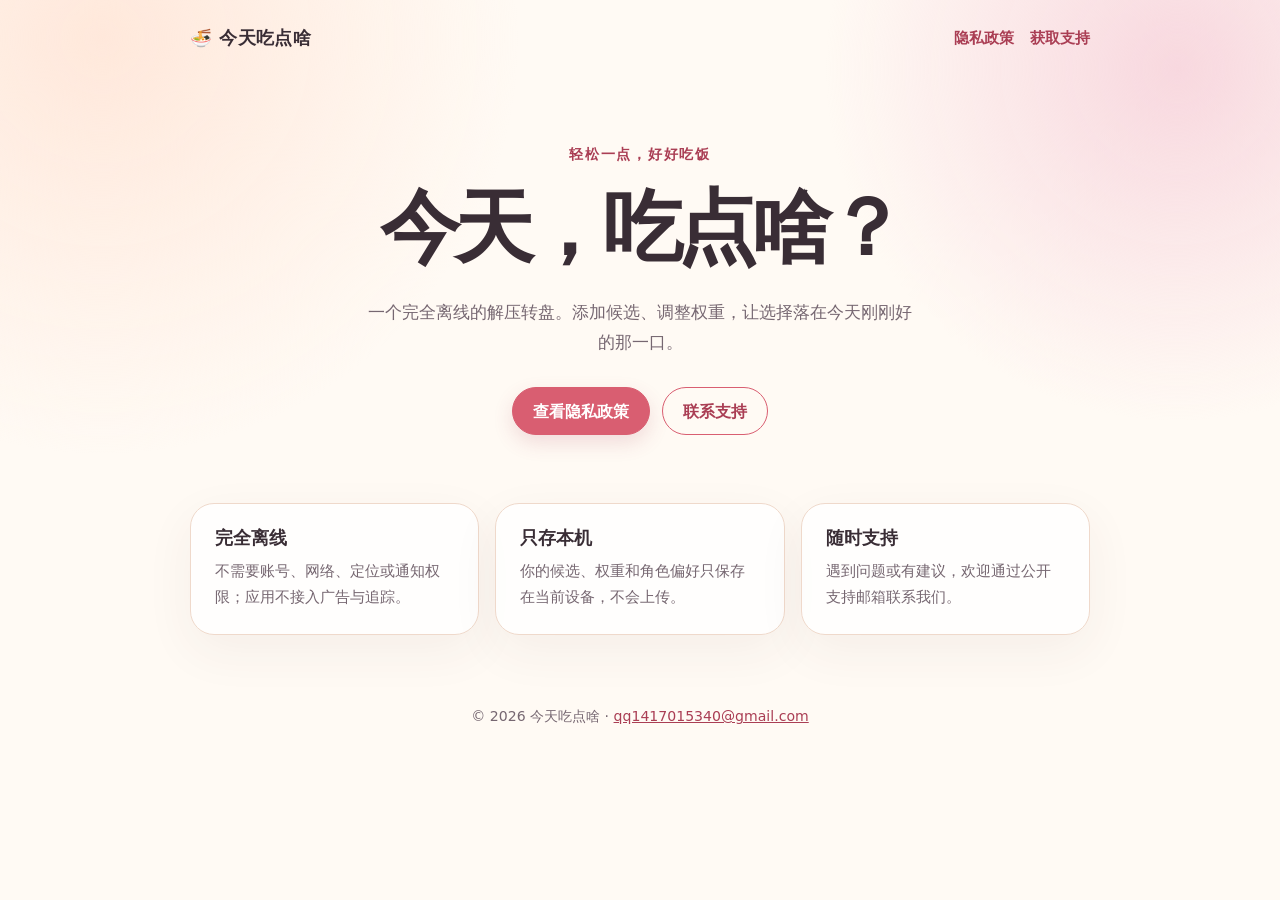
==== index.html @ e24c5f9c "Publish privacy and support site" ====
<!doctype html>
<html lang="zh-Hans">
  <head>
    <meta charset="utf-8">
    <meta name="viewport" content="width=device-width, initial-scale=1">
    <meta name="description" content="今天吃点啥的隐私政策与支持页面。">
    <title>今天吃点啥</title>
    <link rel="stylesheet" href="style.css">
  </head>
  <body>
    <header class="site-header">
      <a class="brand" href="./"><span class="brand-mark">🍜</span>今天吃点啥</a>
      <nav class="nav" aria-label="站点导航">
        <a href="privacy/">隐私政策</a>
        <a href="support/">获取支持</a>
      </nav>
    </header>
    <main class="content">
      <section class="hero">
        <p class="eyebrow">轻松一点，好好吃饭</p>
        <h1>今天，吃点啥？</h1>
        <p class="hero-copy">一个完全离线的解压转盘。添加候选、调整权重，让选择落在今天刚刚好的那一口。</p>
        <div class="actions">
          <a class="button" href="privacy/">查看隐私政策</a>
          <a class="button secondary" href="support/">联系支持</a>
        </div>
      </section>
      <section class="grid" aria-label="应用承诺">
        <article class="card">
          <h2>完全离线</h2>
          <p>不需要账号、网络、定位或通知权限；应用不接入广告与追踪。</p>
        </article>
        <article class="card">
          <h2>只存本机</h2>
          <p>你的候选、权重和角色偏好只保存在当前设备，不会上传。</p>
        </article>
        <article class="card">
          <h2>随时支持</h2>
          <p>遇到问题或有建议，欢迎通过公开支持邮箱联系我们。</p>
        </article>
      </section>
    </main>
    <footer class="site-footer">© 2026 今天吃点啥 · <a href="mailto:qq1417015340@gmail.com">qq1417015340@gmail.com</a></footer>
  </body>
</html>
---- style.css ----
:root {
  color-scheme: light;
  --ink: #392d35;
  --muted: #766771;
  --paper: #fffaf4;
  --peach: #ffe7d4;
  --rose: #d95e71;
  --rose-deep: #aa3e54;
  --line: #efd9cb;
  --card: rgba(255, 255, 255, 0.82);
}

* { box-sizing: border-box; }

html { background: var(--paper); }

body {
  margin: 0;
  min-width: 320px;
  color: var(--ink);
  background:
    radial-gradient(circle at 8% 5%, #ffe8db 0, transparent 26rem),
    radial-gradient(circle at 92% 9%, #f8d8df 0, transparent 22rem),
    var(--paper);
  font-family: ui-rounded, "SF Pro Rounded", "PingFang SC", "Hiragino Sans GB", system-ui, sans-serif;
  line-height: 1.7;
}

a { color: var(--rose-deep); }

.site-header,
.site-footer,
.content {
  width: min(100% - 40px, 900px);
  margin-inline: auto;
}

.site-header {
  display: flex;
  align-items: center;
  justify-content: space-between;
  gap: 20px;
  padding: 24px 0;
}

.brand {
  color: var(--ink);
  font-size: 1.1rem;
  font-weight: 800;
  letter-spacing: 0.02em;
  text-decoration: none;
}

.brand-mark { margin-right: 7px; }

.nav {
  display: flex;
  flex-wrap: wrap;
  gap: 16px;
  font-size: 0.94rem;
  font-weight: 700;
}

.nav a { text-decoration: none; }
.nav a:hover, .nav a:focus-visible { text-decoration: underline; }

.hero {
  padding: 64px 0 36px;
  text-align: center;
}

.eyebrow {
  margin: 0 0 12px;
  color: var(--rose-deep);
  font-size: 0.9rem;
  font-weight: 800;
  letter-spacing: 0.12em;
}

h1, h2, h3 { line-height: 1.25; }

h1 {
  max-width: 700px;
  margin: 0 auto;
  font-size: clamp(2.6rem, 9vw, 5rem);
  letter-spacing: -0.07em;
}

.hero-copy {
  max-width: 560px;
  margin: 20px auto 0;
  color: var(--muted);
  font-size: 1.08rem;
}

.actions {
  display: flex;
  flex-wrap: wrap;
  justify-content: center;
  gap: 12px;
  margin-top: 30px;
}

.button {
  display: inline-flex;
  align-items: center;
  justify-content: center;
  min-height: 48px;
  padding: 0 20px;
  border: 1px solid var(--rose);
  border-radius: 999px;
  color: white;
  background: var(--rose);
  box-shadow: 0 8px 20px rgba(170, 62, 84, 0.16);
  font-weight: 800;
  text-decoration: none;
}

.button.secondary {
  color: var(--rose-deep);
  background: transparent;
  box-shadow: none;
}

.button:hover, .button:focus-visible { transform: translateY(-1px); }

.grid {
  display: grid;
  grid-template-columns: repeat(3, 1fr);
  gap: 16px;
  padding: 32px 0 70px;
}

.card,
.document {
  border: 1px solid var(--line);
  border-radius: 24px;
  background: var(--card);
  box-shadow: 0 16px 50px rgba(91, 47, 54, 0.06);
}

.card { padding: 24px; }
.card h2 { margin: 0 0 8px; font-size: 1.1rem; }
.card p { margin: 0; color: var(--muted); font-size: 0.96rem; }

.document {
  margin: 22px auto 64px;
  padding: clamp(28px, 7vw, 64px);
}

.document h1 {
  margin: 0;
  font-size: clamp(2rem, 6vw, 3.2rem);
  letter-spacing: -0.05em;
}

.document h2 {
  margin-top: 38px;
  font-size: 1.25rem;
}

.document p, .document li { color: #584852; }
.document .effective { margin-top: 12px; color: var(--muted); }

.site-footer {
  padding: 0 0 34px;
  color: var(--muted);
  font-size: 0.88rem;
  text-align: center;
}

@media (max-width: 680px) {
  .site-header { align-items: flex-start; flex-direction: column; }
  .hero { padding-top: 36px; }
  .grid { grid-template-columns: 1fr; }
}
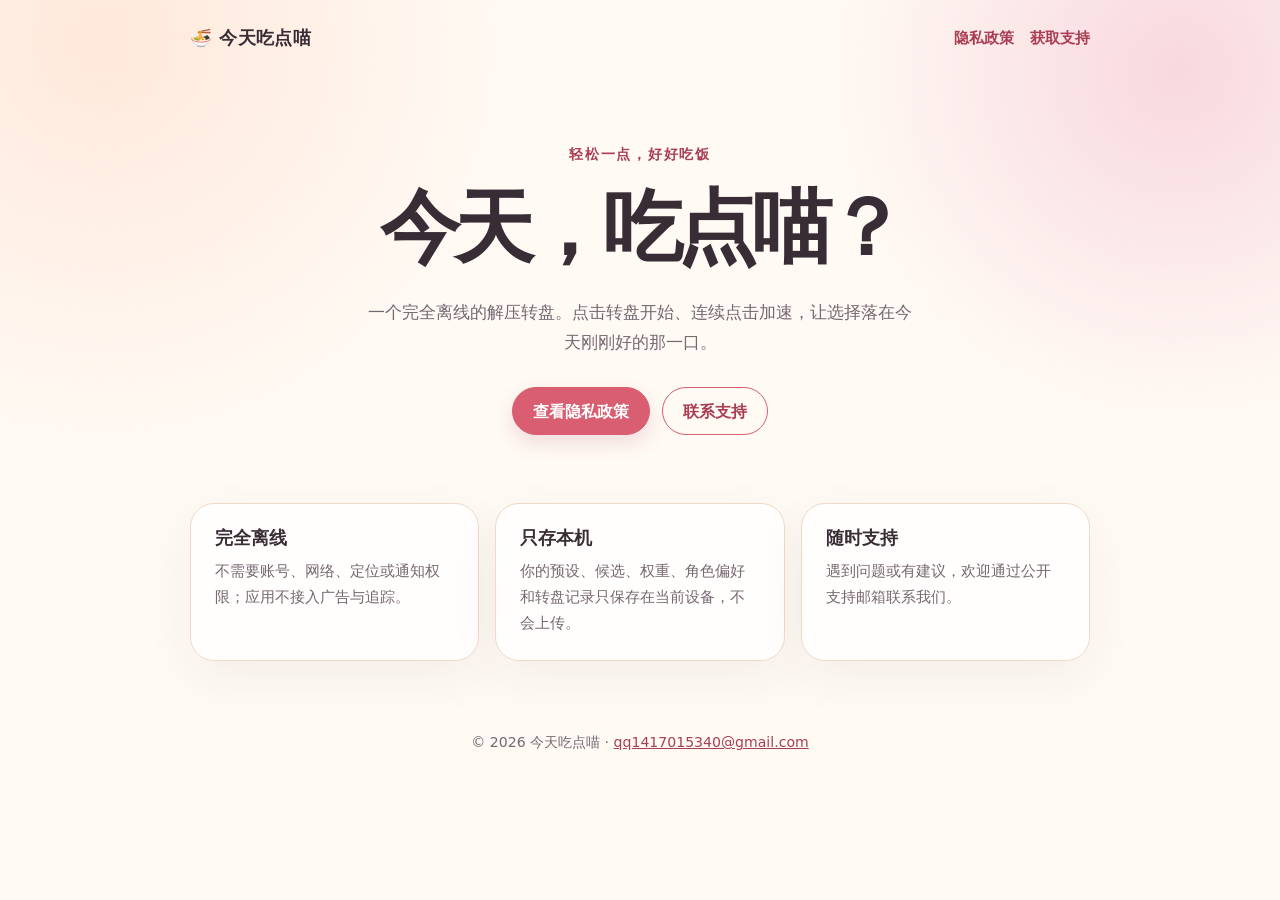
==== commit 5474d1fb: "Update 今天吃点喵 public support pages" ====
--- a/index.html
+++ b/index.html
@@ -3,13 +3,13 @@
   <head>
     <meta charset="utf-8">
     <meta name="viewport" content="width=device-width, initial-scale=1">
-    <meta name="description" content="今天吃点啥的隐私政策与支持页面。">
-    <title>今天吃点啥</title>
+    <meta name="description" content="今天吃点喵的隐私政策与支持页面。">
+    <title>今天吃点喵</title>
     <link rel="stylesheet" href="style.css">
   </head>
   <body>
     <header class="site-header">
-      <a class="brand" href="./"><span class="brand-mark">🍜</span>今天吃点啥</a>
+      <a class="brand" href="./"><span class="brand-mark">🍜</span>今天吃点喵</a>
       <nav class="nav" aria-label="站点导航">
         <a href="privacy/">隐私政策</a>
         <a href="support/">获取支持</a>
@@ -18,8 +18,8 @@
     <main class="content">
       <section class="hero">
         <p class="eyebrow">轻松一点，好好吃饭</p>
-        <h1>今天，吃点啥？</h1>
-        <p class="hero-copy">一个完全离线的解压转盘。添加候选、调整权重，让选择落在今天刚刚好的那一口。</p>
+        <h1>今天，吃点喵？</h1>
+        <p class="hero-copy">一个完全离线的解压转盘。点击转盘开始、连续点击加速，让选择落在今天刚刚好的那一口。</p>
         <div class="actions">
           <a class="button" href="privacy/">查看隐私政策</a>
           <a class="button secondary" href="support/">联系支持</a>
@@ -32,7 +32,7 @@
         </article>
         <article class="card">
           <h2>只存本机</h2>
-          <p>你的候选、权重和角色偏好只保存在当前设备，不会上传。</p>
+          <p>你的预设、候选、权重、角色偏好和转盘记录只保存在当前设备，不会上传。</p>
         </article>
         <article class="card">
           <h2>随时支持</h2>
@@ -40,6 +40,6 @@
         </article>
       </section>
     </main>
-    <footer class="site-footer">© 2026 今天吃点啥 · <a href="mailto:qq1417015340@gmail.com">qq1417015340@gmail.com</a></footer>
+    <footer class="site-footer">© 2026 今天吃点喵 · <a href="mailto:qq1417015340@gmail.com">qq1417015340@gmail.com</a></footer>
   </body>
 </html>
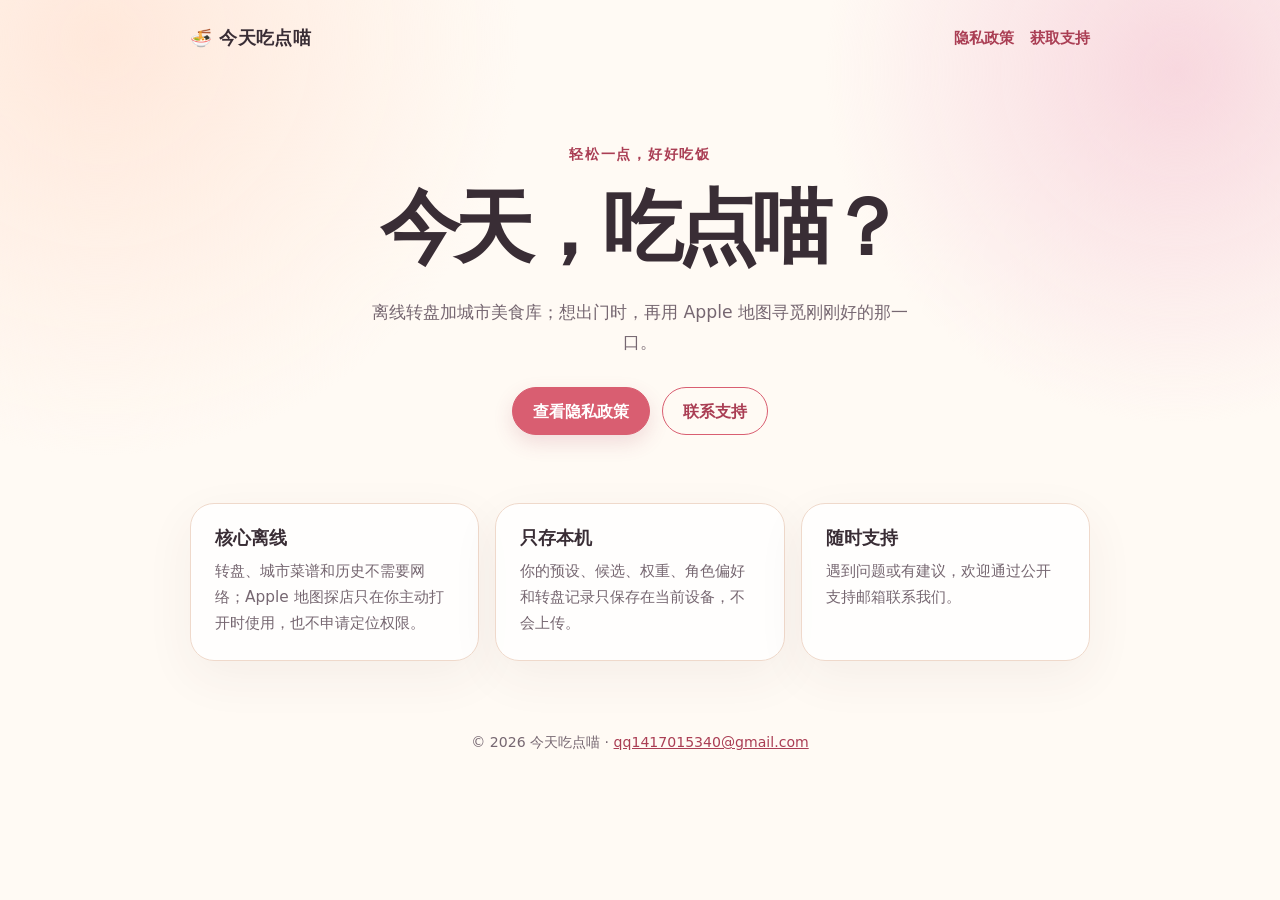
==== commit e55251ab: "Update privacy and support for Apple Maps discovery" ====
--- a/index.html
+++ b/index.html
@@ -19,7 +19,7 @@
       <section class="hero">
         <p class="eyebrow">轻松一点，好好吃饭</p>
         <h1>今天，吃点喵？</h1>
-        <p class="hero-copy">一个完全离线的解压转盘。点击转盘开始、连续点击加速，让选择落在今天刚刚好的那一口。</p>
+        <p class="hero-copy">离线转盘加城市美食库；想出门时，再用 Apple 地图寻觅刚刚好的那一口。</p>
         <div class="actions">
           <a class="button" href="privacy/">查看隐私政策</a>
           <a class="button secondary" href="support/">联系支持</a>
@@ -27,8 +27,8 @@
       </section>
       <section class="grid" aria-label="应用承诺">
         <article class="card">
-          <h2>完全离线</h2>
-          <p>不需要账号、网络、定位或通知权限；应用不接入广告与追踪。</p>
+          <h2>核心离线</h2>
+          <p>转盘、城市菜谱和历史不需要网络；Apple 地图探店只在你主动打开时使用，也不申请定位权限。</p>
         </article>
         <article class="card">
           <h2>只存本机</h2>
